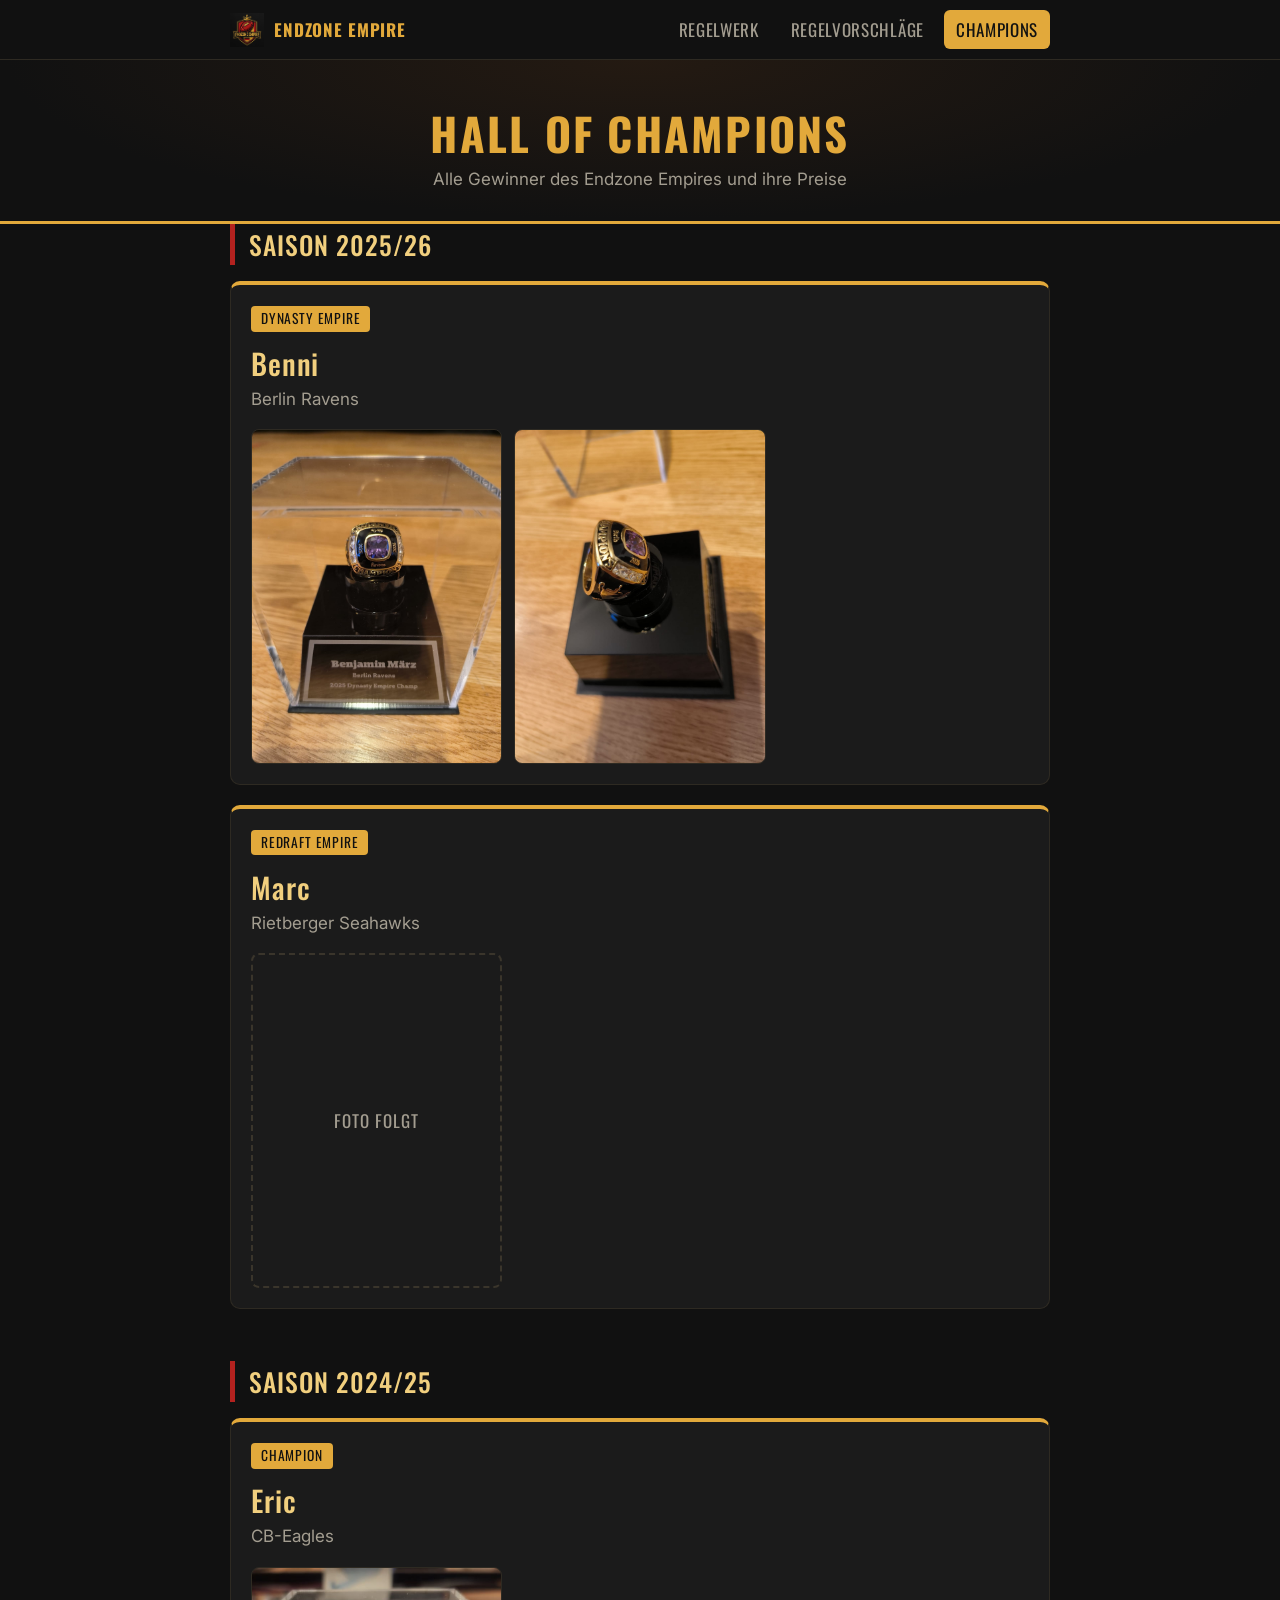
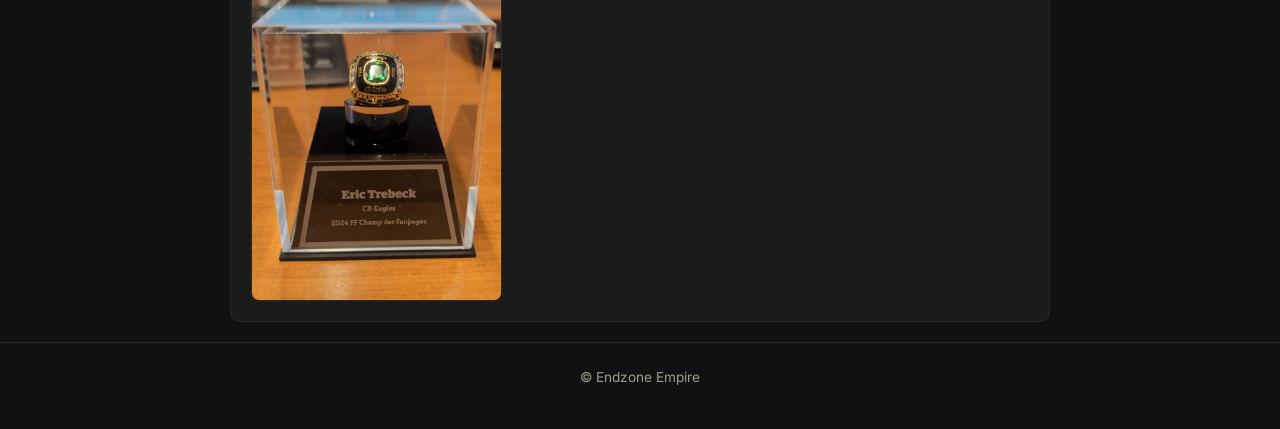
==== champions.html @ f3ff50c7 "Champions-Seite mit Gewinnern und Ring-Fotos Co-Authored-By: Claude Opus 5.5 <noreply@anthropic.com>" ====
<!doctype html>
<html lang="de">
<head>
  <meta charset="utf-8">
  <meta name="viewport" content="width=device-width, initial-scale=1">
  <title>Endzone Empire – Champions</title>
  <link rel="icon" href="logo.png">
  <link rel="preconnect" href="https://fonts.googleapis.com">
  <link rel="preconnect" href="https://fonts.gstatic.com" crossorigin>
  <link href="https://fonts.googleapis.com/css2?family=Oswald:wght@500;700&family=Inter:wght@400;600&display=swap" rel="stylesheet">
  <link rel="stylesheet" href="style.css">
</head>
<body>
  <nav class="top">
    <div class="wrap">
      <a class="brand" href="index.html"><img src="logo.png" alt="">Endzone Empire</a>
      <a class="tab" href="index.html">Regelwerk</a>
      <a class="tab" href="vorschlaege.html">Regelvorschläge</a>
      <a class="tab active" href="champions.html">Champions</a>
    </div>
  </nav>

  <header class="hero">
    <div class="wrap">
      <h1>Hall of Champions</h1>
      <p>Alle Gewinner des Endzone Empires und ihre Preise</p>
    </div>
  </header>

  <main class="wrap">
    <section id="saison-2025">
      <h2>Saison 2025/26</h2>

      <article class="champ">
        <div class="champ-head">
          <span class="league">Dynasty Empire</span>
          <h3>Benni</h3>
          <p class="team">Berlin Ravens</p>
        </div>
        <div class="gallery">
          <a href="champions/2025-dynasty-benni-ring.jpg"><img src="champions/2025-dynasty-benni-ring.jpg" alt="Championship-Ring von Benni (Berlin Ravens), Dynasty Empire 2025" loading="lazy"></a>
          <a href="champions/2025-dynasty-benni-ring-2.jpg"><img src="champions/2025-dynasty-benni-ring-2.jpg" alt="Championship-Ring von Benni, Seitenansicht" loading="lazy"></a>
        </div>
      </article>

      <article class="champ">
        <div class="champ-head">
          <span class="league">Redraft Empire</span>
          <h3>Marc</h3>
          <p class="team">Rietberger Seahawks</p>
        </div>
        <div class="gallery">
          <div class="photo-soon">Foto folgt</div>
        </div>
      </article>
    </section>

    <section id="saison-2024">
      <h2>Saison 2024/25</h2>

      <article class="champ">
        <div class="champ-head">
          <span class="league">Champion</span>
          <h3>Eric</h3>
          <p class="team">CB-Eagles</p>
        </div>
        <div class="gallery">
          <a href="champions/2024-eric-ring.jpg"><img src="champions/2024-eric-ring.jpg" alt="Championship-Ring von Eric (CB-Eagles), Champion 2024" loading="lazy"></a>
        </div>
      </article>
    </section>
  </main>

  <footer>© Endzone Empire</footer>
</body>
</html>
---- style.css ----
:root {
  --bg: #111111;
  --panel: #1b1b1b;
  --panel-2: #222;
  --line: #2e2a22;
  --gold: #e2a93b;
  --gold-soft: #f1cf7e;
  --red: #b3221f;
  --text: #ece8df;
  --muted: #a39d90;
}
* { box-sizing: border-box; }
html { scroll-behavior: smooth; }
body {
  margin: 0;
  background: var(--bg);
  color: var(--text);
  font: 17px/1.6 Inter, system-ui, -apple-system, "Segoe UI", Roboto, sans-serif;
}
a { color: var(--gold-soft); }
.wrap { max-width: 860px; margin: 0 auto; padding: 0 20px; }

/* Navigation */
nav.top {
  position: sticky;
  top: 0;
  z-index: 10;
  background: rgba(17, 17, 17, .94);
  backdrop-filter: blur(6px);
  border-bottom: 1px solid var(--line);
}
nav.top .wrap { display: flex; align-items: center; gap: 8px; padding-block: 10px; flex-wrap: wrap; }
nav.top .brand {
  display: flex; align-items: center; gap: 10px; margin-right: auto;
  font-family: Oswald, Impact, "Arial Narrow", sans-serif; font-weight: 700;
  text-transform: uppercase; letter-spacing: .05em; color: var(--gold); text-decoration: none;
}
nav.top .brand img { width: 34px; height: 34px; }
nav.top a.tab {
  font-family: Oswald, Impact, "Arial Narrow", sans-serif; text-transform: uppercase; letter-spacing: .04em;
  color: var(--muted); text-decoration: none; padding: 6px 12px; border-radius: 6px;
}
nav.top a.tab:hover { color: var(--text); }
nav.top a.tab.active { color: var(--bg); background: var(--gold); }

/* Kopfbereich */
header.hero {
  text-align: center;
  padding: 36px 0 28px;
  border-bottom: 3px solid var(--gold);
  background: radial-gradient(ellipse at top, #241a12 0%, var(--bg) 70%);
}
header.hero img { width: 200px; max-width: 55%; height: auto; }
header.hero h1 {
  font-family: Oswald, Impact, "Arial Narrow", sans-serif; font-weight: 700;
  text-transform: uppercase; letter-spacing: .05em; color: var(--gold);
  font-size: clamp(1.8rem, 5.5vw, 2.8rem); line-height: 1.15; margin: 12px 0 0;
}
header.hero p { margin: 6px 0 0; color: var(--muted); }

main { padding: 36px 0 64px; }
section { scroll-margin-top: 70px; }
section + section { margin-top: 52px; }
h2 {
  font-family: Oswald, Impact, "Arial Narrow", sans-serif; font-weight: 500;
  text-transform: uppercase; letter-spacing: .04em; font-size: 1.6rem;
  color: var(--gold-soft); margin: 0 0 16px; padding-left: 14px; border-left: 5px solid var(--red);
}
h3 {
  font-family: Oswald, Impact, "Arial Narrow", sans-serif; font-weight: 500;
  letter-spacing: .03em; font-size: 1.2rem; color: var(--text); margin: 28px 0 10px;
}
p { margin: 0 0 14px; }
strong { color: var(--gold-soft); font-weight: 600; }
.intro { color: var(--muted); }
.stand { color: var(--muted); font-style: italic; }

/* Inhaltsverzeichnis */
.toc {
  background: var(--panel); border: 1px solid var(--line); border-radius: 8px;
  padding: 16px 20px; margin: 0 0 40px;
}
.toc ol { margin: 0; padding-left: 1.4em; columns: 2; column-gap: 32px; }
.toc a { text-decoration: none; }
.toc a:hover { text-decoration: underline; }
@media (max-width: 560px) { .toc ol { columns: 1; } }

/* Listen */
ol.steps, ul.points { margin: 0 0 14px; padding-left: 1.3em; }
ol.steps li, ul.points li { margin-bottom: 8px; }
ul.points li::marker { color: var(--gold); }
ol.steps li::marker { color: var(--gold); font-weight: 700; }

/* Tabellen */
.table-scroll { overflow-x: auto; margin: 0 0 16px; border: 1px solid var(--line); border-radius: 8px; }
table { width: 100%; border-collapse: collapse; font-size: .95rem; }
th, td { text-align: left; padding: 9px 14px; border-bottom: 1px solid var(--line); vertical-align: top; }
thead th {
  background: var(--panel-2); color: var(--gold);
  font-family: Oswald, Impact, "Arial Narrow", sans-serif; font-weight: 500; letter-spacing: .03em;
  white-space: nowrap;
}
tbody tr:nth-child(odd) { background: var(--panel); }
tbody tr:last-child td { border-bottom: 0; }
tr.total td { font-weight: 700; color: var(--gold-soft); }
td.num, th.num { white-space: nowrap; }

/* Formular */
.card { background: var(--panel); border: 1px solid var(--line); border-radius: 10px; padding: 22px; }
.field { margin-bottom: 16px; }
.field label { display: block; font-weight: 600; margin-bottom: 6px; }
.field input, .field textarea {
  width: 100%; font: inherit; color: var(--text); background: #141414;
  border: 1px solid #3a352b; border-radius: 6px; padding: 10px 12px;
}
.field textarea { min-height: 130px; resize: vertical; }
.field input:focus, .field textarea:focus { outline: 2px solid var(--gold); outline-offset: 0; border-color: transparent; }
.row { display: grid; grid-template-columns: 1fr 1fr; gap: 16px; }
@media (max-width: 560px) { .row { grid-template-columns: 1fr; } }
button.primary {
  font-family: Oswald, Impact, "Arial Narrow", sans-serif; text-transform: uppercase; letter-spacing: .05em;
  font-size: 1.05rem; color: #1a1206; background: var(--gold); border: 0; border-radius: 6px;
  padding: 10px 22px; cursor: pointer;
}
button.primary:hover { background: var(--gold-soft); }
button.primary:disabled { opacity: .6; cursor: wait; }
.hint { color: var(--muted); font-size: .9rem; }
.msg { margin-top: 14px; padding: 10px 14px; border-radius: 6px; }
.msg.ok { background: #1d2a17; border: 1px solid #3d6b2c; }
.msg.err { background: #2e1413; border: 1px solid var(--red); }

/* Vorschläge */
.proposal { background: var(--panel); border: 1px solid var(--line); border-left: 4px solid var(--gold); border-radius: 8px; padding: 16px 20px; margin-bottom: 14px; }
.proposal dl { margin: 0; display: grid; grid-template-columns: max-content 1fr; gap: 4px 14px; }
.proposal dt { color: var(--muted); }
.proposal dd { margin: 0; white-space: pre-wrap; overflow-wrap: anywhere; }
.proposal .date { color: var(--muted); font-size: .85rem; margin-top: 8px; }
@media (max-width: 480px) {
  .proposal dl { grid-template-columns: 1fr; }
  .proposal dd { margin-bottom: 6px; }
}

footer {
  text-align: center; color: var(--muted); font-size: .85rem;
  padding: 24px 0 40px; border-top: 1px solid var(--line);
}

/* Champions */
.champ { background: var(--panel); border: 1px solid var(--line); border-top: 4px solid var(--gold); border-radius: 10px; padding: 20px; margin-bottom: 20px; }
.champ-head { margin-bottom: 16px; }
.champ-head .league {
  display: inline-block; font-family: Oswald, Impact, "Arial Narrow", sans-serif; text-transform: uppercase;
  letter-spacing: .06em; font-size: .85rem; color: var(--bg); background: var(--gold); border-radius: 4px; padding: 2px 10px;
}
.champ-head h3 { font-size: 1.8rem; color: var(--gold-soft); margin: 8px 0 0; }
.champ-head .team { color: var(--muted); margin: 0; }
.gallery { display: grid; grid-template-columns: repeat(auto-fill, minmax(220px, 1fr)); gap: 12px; }
.gallery a { display: block; border-radius: 8px; overflow: hidden; border: 1px solid var(--line); }
.gallery img { display: block; width: 100%; aspect-ratio: 3 / 4; object-fit: cover; transition: transform .2s; }
.gallery a:hover img { transform: scale(1.03); }
.photo-soon {
  display: grid; place-items: center; aspect-ratio: 3 / 4; border: 2px dashed #3a352b; border-radius: 8px;
  color: var(--muted); font-family: Oswald, Impact, "Arial Narrow", sans-serif; text-transform: uppercase; letter-spacing: .06em;
}
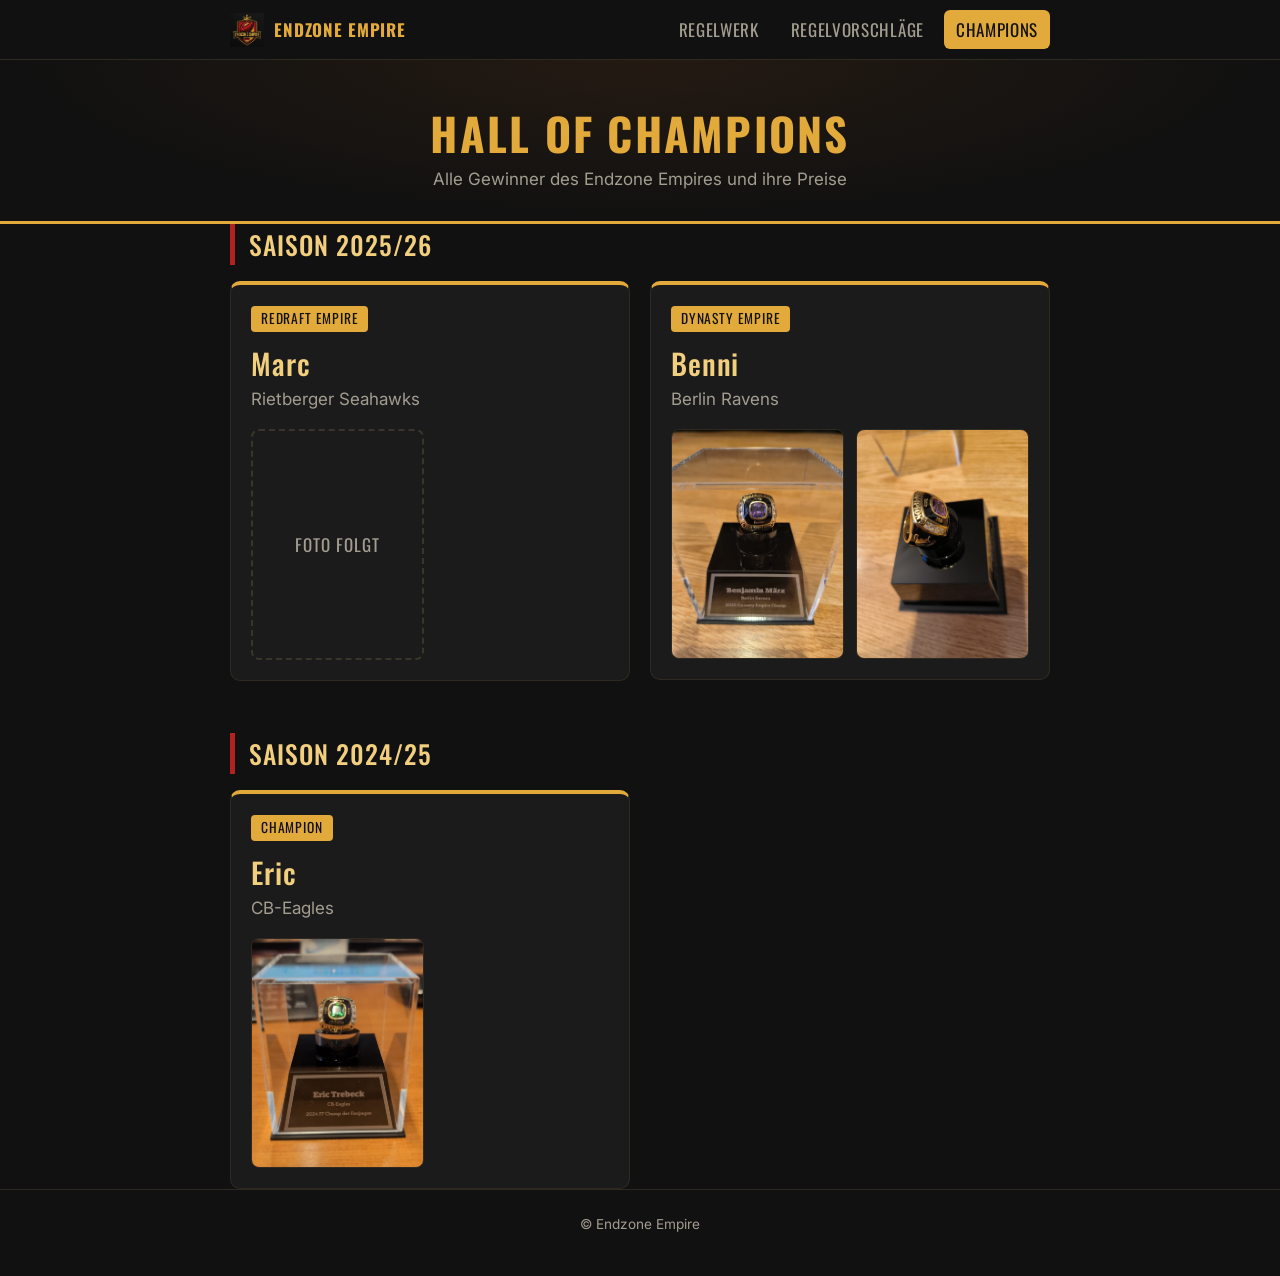
==== commit 559d54d8: "Champions je Saison nebeneinander Co-Authored-By: Claude Opus 5.5 <noreply@anthropic.com>" ====
--- a/champions.html
+++ b/champions.html
@@ -30,6 +30,17 @@
   <main class="wrap">
     <section id="saison-2025">
       <h2>Saison 2025/26</h2>
+      <div class="champ-row">
+      <article class="champ">
+        <div class="champ-head">
+          <span class="league">Redraft Empire</span>
+          <h3>Marc</h3>
+          <p class="team">Rietberger Seahawks</p>
+        </div>
+        <div class="gallery">
+          <div class="photo-soon">Foto folgt</div>
+        </div>
+      </article>
 
       <article class="champ">
         <div class="champ-head">
@@ -42,22 +53,12 @@
           <a href="champions/2025-dynasty-benni-ring-2.jpg"><img src="champions/2025-dynasty-benni-ring-2.jpg" alt="Championship-Ring von Benni, Seitenansicht" loading="lazy"></a>
         </div>
       </article>
-
-      <article class="champ">
-        <div class="champ-head">
-          <span class="league">Redraft Empire</span>
-          <h3>Marc</h3>
-          <p class="team">Rietberger Seahawks</p>
-        </div>
-        <div class="gallery">
-          <div class="photo-soon">Foto folgt</div>
-        </div>
-      </article>
+      </div>
     </section>
 
     <section id="saison-2024">
       <h2>Saison 2024/25</h2>
-
+      <div class="champ-row">
       <article class="champ">
         <div class="champ-head">
           <span class="league">Champion</span>
@@ -68,6 +69,7 @@
           <a href="champions/2024-eric-ring.jpg"><img src="champions/2024-eric-ring.jpg" alt="Championship-Ring von Eric (CB-Eagles), Champion 2024" loading="lazy"></a>
         </div>
       </article>
+      </div>
     </section>
   </main>
 
--- a/style.css
+++ b/style.css
@@ -146,7 +146,9 @@
 }
 
 /* Champions */
-.champ { background: var(--panel); border: 1px solid var(--line); border-top: 4px solid var(--gold); border-radius: 10px; padding: 20px; margin-bottom: 20px; }
+.champ-row { display: grid; grid-template-columns: 1fr 1fr; gap: 20px; align-items: start; }
+@media (max-width: 640px) { .champ-row { grid-template-columns: 1fr; } }
+.champ { background: var(--panel); border: 1px solid var(--line); border-top: 4px solid var(--gold); border-radius: 10px; padding: 20px; }
 .champ-head { margin-bottom: 16px; }
 .champ-head .league {
   display: inline-block; font-family: Oswald, Impact, "Arial Narrow", sans-serif; text-transform: uppercase;
@@ -154,7 +156,7 @@
 }
 .champ-head h3 { font-size: 1.8rem; color: var(--gold-soft); margin: 8px 0 0; }
 .champ-head .team { color: var(--muted); margin: 0; }
-.gallery { display: grid; grid-template-columns: repeat(auto-fill, minmax(220px, 1fr)); gap: 12px; }
+.gallery { display: grid; grid-template-columns: repeat(auto-fill, minmax(140px, 1fr)); gap: 12px; }
 .gallery a { display: block; border-radius: 8px; overflow: hidden; border: 1px solid var(--line); }
 .gallery img { display: block; width: 100%; aspect-ratio: 3 / 4; object-fit: cover; transition: transform .2s; }
 .gallery a:hover img { transform: scale(1.03); }
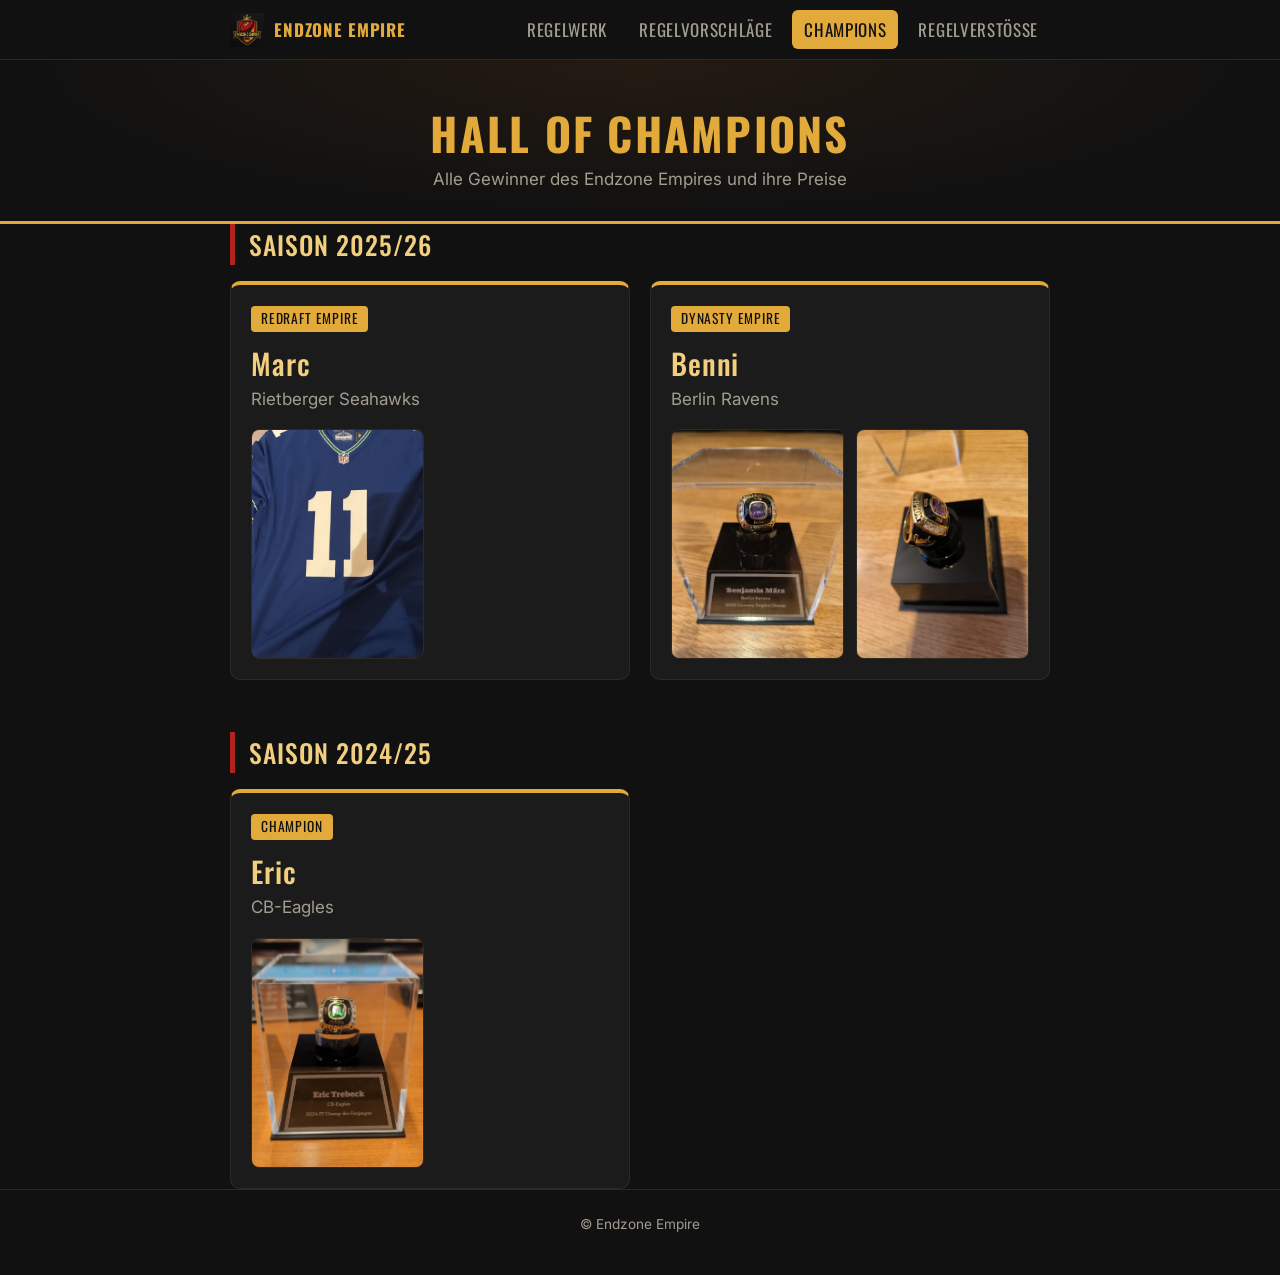
==== commit 0ac5f43e: "Regelverstöße-Seite mit erstem Verstoß (Woche 3), Marcs Trikot bei den Champions Co-Authored-By: Cla" ====
--- a/champions.html
+++ b/champions.html
@@ -8,7 +8,7 @@
   <link rel="preconnect" href="https://fonts.googleapis.com">
   <link rel="preconnect" href="https://fonts.gstatic.com" crossorigin>
   <link href="https://fonts.googleapis.com/css2?family=Oswald:wght@500;700&family=Inter:wght@400;600&display=swap" rel="stylesheet">
-  <link rel="stylesheet" href="style.css">
+  <link rel="stylesheet" href="style.css?v=4">
 </head>
 <body>
   <nav class="top">
@@ -17,6 +17,7 @@
       <a class="tab" href="index.html">Regelwerk</a>
       <a class="tab" href="vorschlaege.html">Regelvorschläge</a>
       <a class="tab active" href="champions.html">Champions</a>
+      <a class="tab" href="verstoesse.html">Regelverstöße</a>
     </div>
   </nav>
 
@@ -38,7 +39,7 @@
           <p class="team">Rietberger Seahawks</p>
         </div>
         <div class="gallery">
-          <div class="photo-soon">Foto folgt</div>
+          <a href="champions/2025-redraft-marc-trikot.jpg"><img src="champions/2025-redraft-marc-trikot.jpg" alt="Trikot als Preis für Marc (Rietberger Seahawks), Redraft Empire 2025" loading="lazy"></a>
         </div>
       </article>
 
--- a/style.css
+++ b/style.css
@@ -150,7 +150,7 @@
 @media (max-width: 640px) { .champ-row { grid-template-columns: 1fr; } }
 .champ { background: var(--panel); border: 1px solid var(--line); border-top: 4px solid var(--gold); border-radius: 10px; padding: 20px; }
 .champ-head { margin-bottom: 16px; }
-.champ-head .league {
+.league {
   display: inline-block; font-family: Oswald, Impact, "Arial Narrow", sans-serif; text-transform: uppercase;
   letter-spacing: .06em; font-size: .85rem; color: var(--bg); background: var(--gold); border-radius: 4px; padding: 2px 10px;
 }
@@ -164,3 +164,20 @@
   display: grid; place-items: center; aspect-ratio: 3 / 4; border: 2px dashed #3a352b; border-radius: 8px;
   color: var(--muted); font-family: Oswald, Impact, "Arial Narrow", sans-serif; text-transform: uppercase; letter-spacing: .06em;
 }
+
+/* Regelverstöße */
+tr.flag td { background: #2e1413; color: var(--text); font-weight: 600; }
+.violation {
+  display: grid; grid-template-columns: 1fr 200px; gap: 20px; align-items: start;
+  background: var(--panel); border: 1px solid var(--line); border-left: 4px solid var(--red);
+  border-radius: 10px; padding: 20px; margin-bottom: 16px;
+}
+@media (max-width: 560px) { .violation { grid-template-columns: 1fr; } }
+.violation h3 { font-size: 1.4rem; color: var(--gold-soft); margin: 8px 0 12px; }
+.violation h3 .who { color: var(--muted); font-family: Inter, system-ui, sans-serif; font-size: 1rem; font-weight: 400; margin-left: 6px; }
+.violation dl { margin: 0; display: grid; grid-template-columns: max-content 1fr; gap: 4px 14px; }
+.violation dt { color: var(--muted); }
+.violation dd { margin: 0; }
+.evidence { display: block; text-decoration: none; border: 1px solid var(--line); border-radius: 8px; overflow: hidden; }
+.evidence img { display: block; width: 100%; max-height: 360px; object-fit: cover; object-position: top; }
+.evidence span { display: block; text-align: center; padding: 6px; font-size: .9rem; background: var(--panel-2); }
